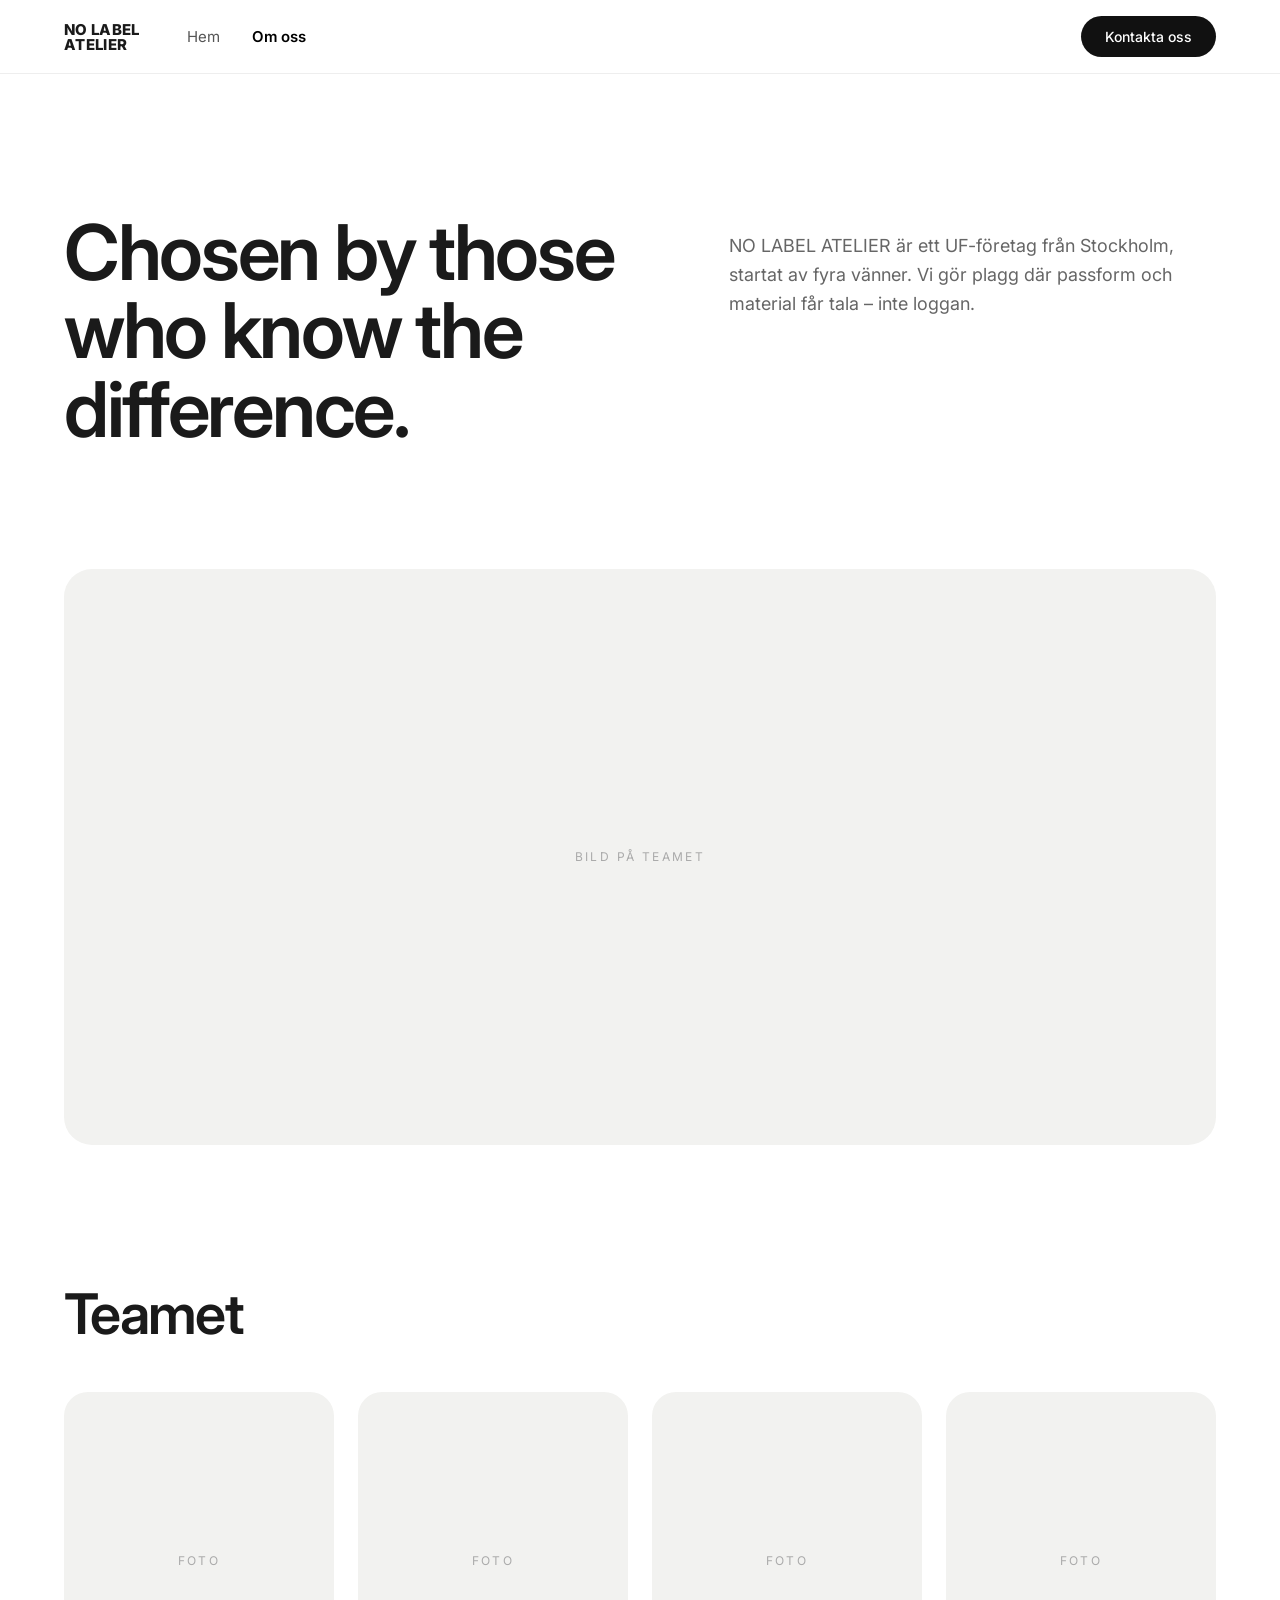
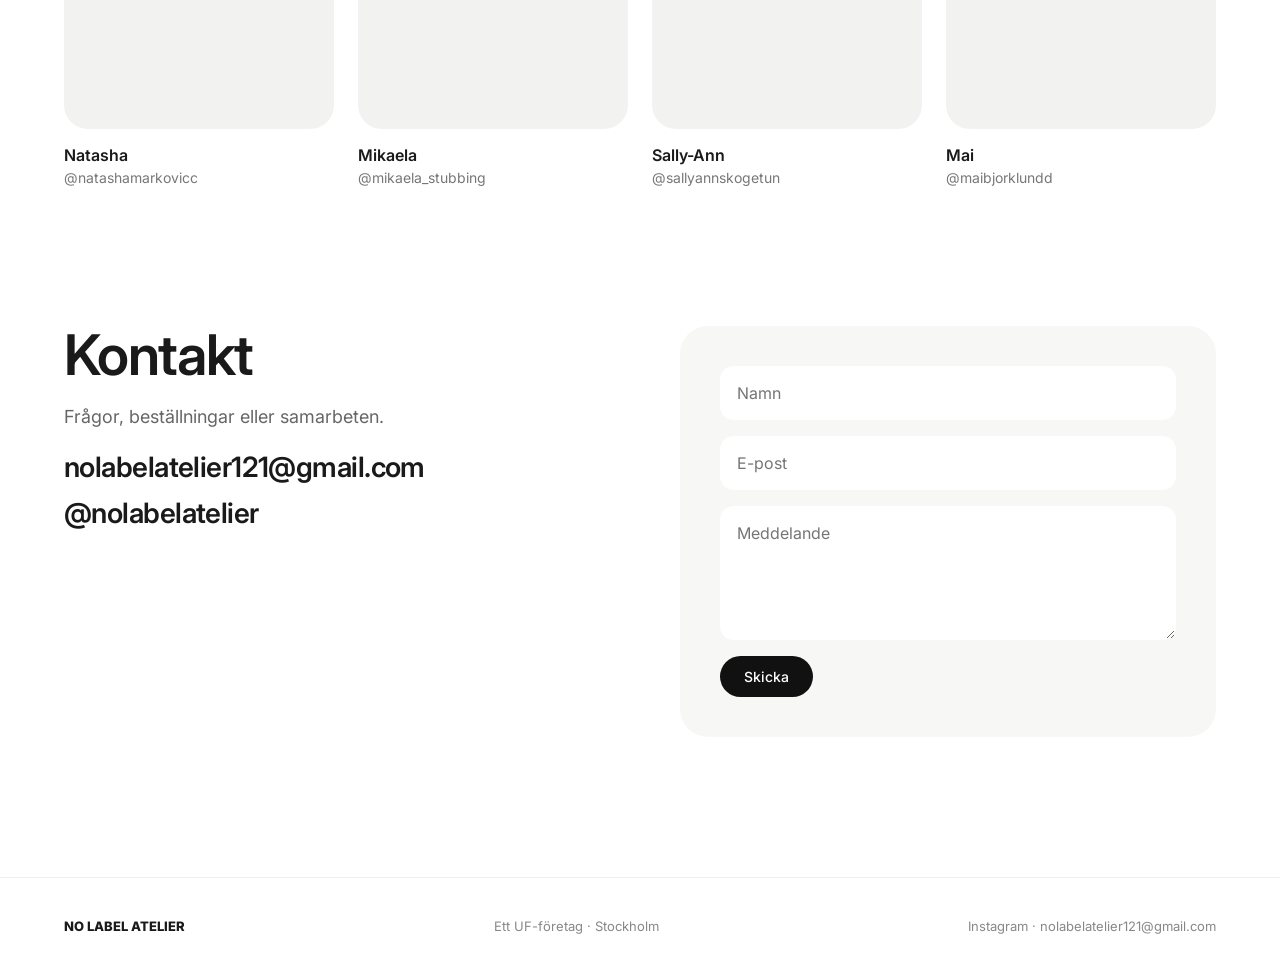
==== html/om-oss.html @ cda6388a "Ny minimal vit design, två sidor (Hem och Om oss) Samma mappstruktur som i PyCharm: html/, css/, js/" ====
<!DOCTYPE html>
<html lang="sv">
<head>
    <meta charset="UTF-8">
    <meta name="viewport" content="width=device-width, initial-scale=1">
    <title>Om oss – NO LABEL ATELIER</title>
    <meta name="description" content="NO LABEL ATELIER är ett UF-företag från Stockholm, startat av fyra vänner.">
    <link rel="preconnect" href="https://fonts.googleapis.com">
    <link rel="preconnect" href="https://fonts.gstatic.com" crossorigin>
    <link href="https://fonts.googleapis.com/css2?family=Inter:wght@400;500;600;800&display=swap" rel="stylesheet">
    <link rel="stylesheet" href="../css/style.css">
</head>
<body>

<header class="header">
    <a href="index.html" class="logo">NO LABEL<br>ATELIER</a>
    <nav class="nav" id="nav">
        <a href="index.html">Hem</a>
        <a href="om-oss.html" class="active">Om oss</a>
    </nav>
    <a href="#kontakt" class="btn">Kontakta oss</a>
    <button class="menu-btn" id="menu-btn" aria-label="Meny" aria-expanded="false">
        <span></span><span></span>
    </button>
</header>

<main>

    <section class="container intro">
        <h1 class="fade">Chosen by those<br>who know the<br>difference.</h1>
        <p class="text fade">NO LABEL ATELIER är ett UF-företag från Stockholm, startat av fyra vänner. Vi gör plagg där passform och material får tala – inte loggan.</p>
    </section>

    <section class="container">
        <div class="image image-wide fade">
            <!-- Byt ut mot: <img src="../bilder/teamet.jpg" alt="Teamet bakom NO LABEL ATELIER"> -->
            <span>Bild på teamet</span>
        </div>
    </section>

    <section class="container section">
        <h2 class="fade">Teamet</h2>
        <div class="team">
            <a class="member fade" href="https://www.instagram.com/natashamarkovicc/" target="_blank" rel="noopener">
                <div class="image image-member"><span>Foto</span></div>
                <h3>Natasha</h3>
                <p>@natashamarkovicc</p>
            </a>
            <a class="member fade" href="https://www.instagram.com/mikaela_stubbing/" target="_blank" rel="noopener">
                <div class="image image-member"><span>Foto</span></div>
                <h3>Mikaela</h3>
                <p>@mikaela_stubbing</p>
            </a>
            <a class="member fade" href="https://www.instagram.com/sallyannskogetun/" target="_blank" rel="noopener">
                <div class="image image-member"><span>Foto</span></div>
                <h3>Sally-Ann</h3>
                <p>@sallyannskogetun</p>
            </a>
            <a class="member fade" href="https://www.instagram.com/maibjorklundd/" target="_blank" rel="noopener">
                <div class="image image-member"><span>Foto</span></div>
                <h3>Mai</h3>
                <p>@maibjorklundd</p>
            </a>
        </div>
    </section>

    <section class="container section split contact" id="kontakt">
        <div class="fade">
            <h2>Kontakt</h2>
            <p class="text">Frågor, beställningar eller samarbeten.</p>
            <a class="big-link" href="mailto:nolabelatelier121@gmail.com">nolabelatelier121@gmail.com</a>
            <a class="big-link" href="https://www.instagram.com/nolabelatelier/" target="_blank" rel="noopener">@nolabelatelier</a>
        </div>
        <form class="form fade" id="form">
            <input type="text" name="namn" placeholder="Namn" required>
            <input type="email" name="epost" placeholder="E-post" required>
            <textarea name="meddelande" placeholder="Meddelande" rows="5" required></textarea>
            <button type="submit" class="btn">Skicka</button>
        </form>
    </section>

</main>

<footer class="footer">
    <strong>NO LABEL ATELIER</strong>
    <span>Ett UF-företag · Stockholm</span>
    <span>
        <a href="https://www.instagram.com/nolabelatelier/" target="_blank" rel="noopener">Instagram</a> ·
        <a href="mailto:nolabelatelier121@gmail.com">nolabelatelier121@gmail.com</a>
    </span>
</footer>

<script src="../js/script.js"></script>
</body>
</html>
---- css/style.css ----
/* ===== Grund ===== */
* {
    box-sizing: border-box;
}

html {
    scroll-behavior: smooth;
}

body {
    margin: 0;
    background: #ffffff;
    color: #1a1a1a;
    font-family: "Inter", "Helvetica Neue", Arial, sans-serif;
    -webkit-font-smoothing: antialiased;
}

a {
    color: inherit;
    text-decoration: none;
}

img {
    display: block;
    width: 100%;
    height: 100%;
    object-fit: cover;
}

h1, h2, h3 {
    margin: 0;
    letter-spacing: -0.03em;
}

h2 {
    font-size: clamp(36px, 5vw, 56px);
    font-weight: 600;
    line-height: 1.05;
}

.container {
    padding: 0 64px;
}

.section {
    margin-top: 140px;
}

.text {
    color: #666;
    font-size: 18px;
    line-height: 1.6;
    max-width: 480px;
}

/* ===== Meny ===== */
.header {
    position: sticky;
    top: 0;
    z-index: 10;
    display: flex;
    align-items: center;
    gap: 48px;
    padding: 16px 64px;
    background: rgba(255, 255, 255, 0.9);
    backdrop-filter: blur(10px);
    border-bottom: 1px solid #eee;
}

.logo {
    font-weight: 800;
    font-size: 15px;
    line-height: 1;
    letter-spacing: 0.02em;
}

.nav {
    display: flex;
    gap: 32px;
}

.nav a {
    color: #555;
    font-size: 15px;
}

.nav a:hover,
.nav a.active {
    color: #000;
    font-weight: 600;
}

.btn {
    margin-left: auto;
    background: #111;
    color: #fff;
    border: none;
    border-radius: 999px;
    padding: 12px 24px;
    font-family: inherit;
    font-size: 14px;
    font-weight: 500;
    cursor: pointer;
    transition: background 0.2s;
}

.btn:hover {
    background: #444;
}

.menu-btn {
    display: none;
    background: none;
    border: none;
    padding: 8px;
    cursor: pointer;
}

.menu-btn span {
    display: block;
    width: 22px;
    height: 2px;
    background: #111;
    margin: 5px 0;
    transition: transform 0.3s;
}

.menu-btn[aria-expanded="true"] span:first-child {
    transform: translateY(3.5px) rotate(45deg);
}

.menu-btn[aria-expanded="true"] span:last-child {
    transform: translateY(-3.5px) rotate(-45deg);
}

/* ===== Nyhetsrad ===== */
.banner {
    position: relative;
    display: flex;
    justify-content: center;
    align-items: center;
    flex-wrap: wrap;
    gap: 12px;
    padding: 10px 48px;
    background: #f7f7f6;
    border-bottom: 1px solid #eee;
    font-size: 14px;
}

.banner a {
    font-weight: 600;
}

.tag {
    background: #111;
    color: #fff;
    border-radius: 999px;
    padding: 3px 10px;
    font-size: 11px;
    font-weight: 700;
    letter-spacing: 0.05em;
}

.divider {
    width: 1px;
    height: 16px;
    background: #ccc;
}

.banner-close {
    position: absolute;
    right: 20px;
    background: none;
    border: none;
    font-size: 20px;
    color: #666;
    cursor: pointer;
}

/* ===== Startbild ===== */
.hero {
    min-height: 85vh;
    display: flex;
    flex-direction: column;
    justify-content: center;
    align-items: center;
    text-align: center;
    padding: 80px 24px;
}

.hero-title {
    font-size: clamp(56px, 11vw, 150px);
    font-weight: 800;
    line-height: 0.95;
    letter-spacing: -0.02em;
    margin-bottom: 40px;
}

.cursor {
    display: inline-block;
    width: 0.04em;
    min-width: 3px;
    height: 0.8em;
    margin-left: 0.08em;
    background: linear-gradient(#111, #aaa);
    border-radius: 3px;
    vertical-align: -0.02em;
    animation: blink 1s steps(1) infinite;
}

@keyframes blink {
    50% { opacity: 0; }
}

.hero-small {
    font-size: 13px;
    font-weight: 600;
    letter-spacing: 0.04em;
    line-height: 1.5;
    margin: 24px 0 0;
}

/* ===== Bilder (grå rutor tills riktiga bilder finns) ===== */
.image {
    background: #f2f2f0;
    border-radius: 28px;
    overflow: hidden;
    display: flex;
    justify-content: center;
    align-items: center;
    color: #aaa;
    font-size: 12px;
    letter-spacing: 0.2em;
    text-transform: uppercase;
}

.image-large {
    aspect-ratio: 9 / 8;
}

.image-wide {
    aspect-ratio: 2 / 1;
}

.image-product {
    aspect-ratio: 9 / 10;
}

.image-member {
    aspect-ratio: 4 / 5;
    border-radius: 24px;
}

/* ===== Två kolumner ===== */
.split {
    display: grid;
    grid-template-columns: 1fr 1.3fr;
    gap: 80px;
    align-items: center;
}

.link {
    font-weight: 600;
    font-size: 15px;
}

.link:hover {
    text-decoration: underline;
}

/* ===== Plaggen (karusell) ===== */
.section-head {
    display: flex;
    justify-content: space-between;
    align-items: flex-end;
    gap: 24px;
    flex-wrap: wrap;
    margin-bottom: 48px;
}

.section-head .text {
    margin: 0;
}

.carousel {
    display: grid;
    grid-auto-flow: column;
    grid-auto-columns: calc((100% - 48px) / 3);
    gap: 24px;
    overflow-x: auto;
    scroll-snap-type: x mandatory;
    scrollbar-width: none;
}

.carousel::-webkit-scrollbar {
    display: none;
}

.product {
    scroll-snap-align: start;
}

.product h3 {
    font-size: 16px;
    font-weight: 600;
    letter-spacing: 0;
    margin-top: 16px;
}

.price {
    margin: 4px 0 0;
    color: #777;
}

.arrows {
    display: flex;
    justify-content: flex-end;
    gap: 8px;
    margin-top: 24px;
}

.arrow {
    width: 48px;
    height: 40px;
    border: none;
    border-radius: 999px;
    background: #f2f2f0;
    font-size: 20px;
    cursor: pointer;
    transition: background 0.2s;
}

.arrow:hover {
    background: #e4e4e2;
}

/* ===== Om oss ===== */
.intro {
    display: grid;
    grid-template-columns: 1.2fr 1fr;
    gap: 80px;
    padding-top: 140px;
    padding-bottom: 120px;
}

.intro h1 {
    font-size: clamp(44px, 6vw, 84px);
    font-weight: 600;
    line-height: 1.02;
}

.team {
    display: grid;
    grid-template-columns: repeat(4, 1fr);
    gap: 24px;
    margin-top: 48px;
}

.member h3 {
    font-size: 16px;
    font-weight: 600;
    letter-spacing: 0;
    margin-top: 16px;
}

.member p {
    margin: 4px 0 0;
    color: #777;
    font-size: 14px;
}

.member:hover .image {
    background: #e9e9e7;
}

/* ===== Kontakt ===== */
.contact {
    grid-template-columns: 1fr 1fr;
    align-items: start;
    scroll-margin-top: 100px;
}

.big-link {
    display: block;
    width: fit-content;
    font-size: clamp(20px, 2.2vw, 28px);
    font-weight: 600;
    letter-spacing: -0.02em;
    margin-top: 12px;
    overflow-wrap: anywhere;
}

.big-link:hover {
    text-decoration: underline;
}

.form {
    display: grid;
    gap: 16px;
    background: #f7f7f6;
    border-radius: 28px;
    padding: 40px;
}

.form input,
.form textarea {
    width: 100%;
    background: #fff;
    border: 1px solid transparent;
    border-radius: 14px;
    padding: 16px;
    font-family: inherit;
    font-size: 16px;
    resize: vertical;
}

.form input:focus,
.form textarea:focus {
    outline: none;
    border-color: #111;
}

.form .btn {
    margin-left: 0;
    justify-self: start;
}

/* ===== Sidfot ===== */
.footer {
    display: flex;
    justify-content: space-between;
    flex-wrap: wrap;
    gap: 16px;
    margin-top: 140px;
    padding: 40px 64px;
    border-top: 1px solid #eee;
    font-size: 13px;
    color: #888;
}

.footer strong {
    color: #1a1a1a;
    font-weight: 800;
}

.footer a:hover {
    color: #1a1a1a;
}

/* ===== Tona in vid scroll ===== */
.fade {
    opacity: 0;
    transform: translateY(30px);
    transition: opacity 0.8s ease, transform 0.8s ease;
}

.fade.visible {
    opacity: 1;
    transform: none;
}

/* ===== Mobil ===== */
@media (max-width: 900px) {
    .container,
    .footer {
        padding-left: 20px;
        padding-right: 20px;
    }

    .header {
        padding: 14px 20px;
        gap: 16px;
    }

    .split,
    .intro,
    .contact {
        grid-template-columns: 1fr;
        gap: 40px;
    }

    .intro {
        padding-top: 80px;
        padding-bottom: 60px;
    }

    .section {
        margin-top: 100px;
    }

    .carousel {
        grid-auto-columns: 75%;
    }

    .team {
        grid-template-columns: 1fr 1fr;
    }

    .form {
        padding: 24px;
    }
}

@media (max-width: 640px) {
    .menu-btn {
        display: block;
    }

    .header > .btn {
        display: none;
    }

    .nav {
        position: absolute;
        top: 100%;
        left: 0;
        right: 0;
        flex-direction: column;
        gap: 0;
        background: #fff;
        border-bottom: 1px solid #eee;
        max-height: 0;
        overflow: hidden;
        transition: max-height 0.3s ease;
    }

    .nav.open {
        max-height: 200px;
    }

    .nav a {
        padding: 16px 20px;
        border-top: 1px solid #eee;
    }

    .menu-btn {
        margin-left: auto;
    }

    .banner {
        font-size: 13px;
        padding: 10px 40px 10px 16px;
    }

    .divider {
        display: none;
    }

    .footer {
        flex-direction: column;
    }
}

@media (prefers-reduced-motion: reduce) {
    html {
        scroll-behavior: auto;
    }

    .fade {
        opacity: 1;
        transform: none;
        transition: none;
    }

    .cursor {
        animation: none;
    }
}
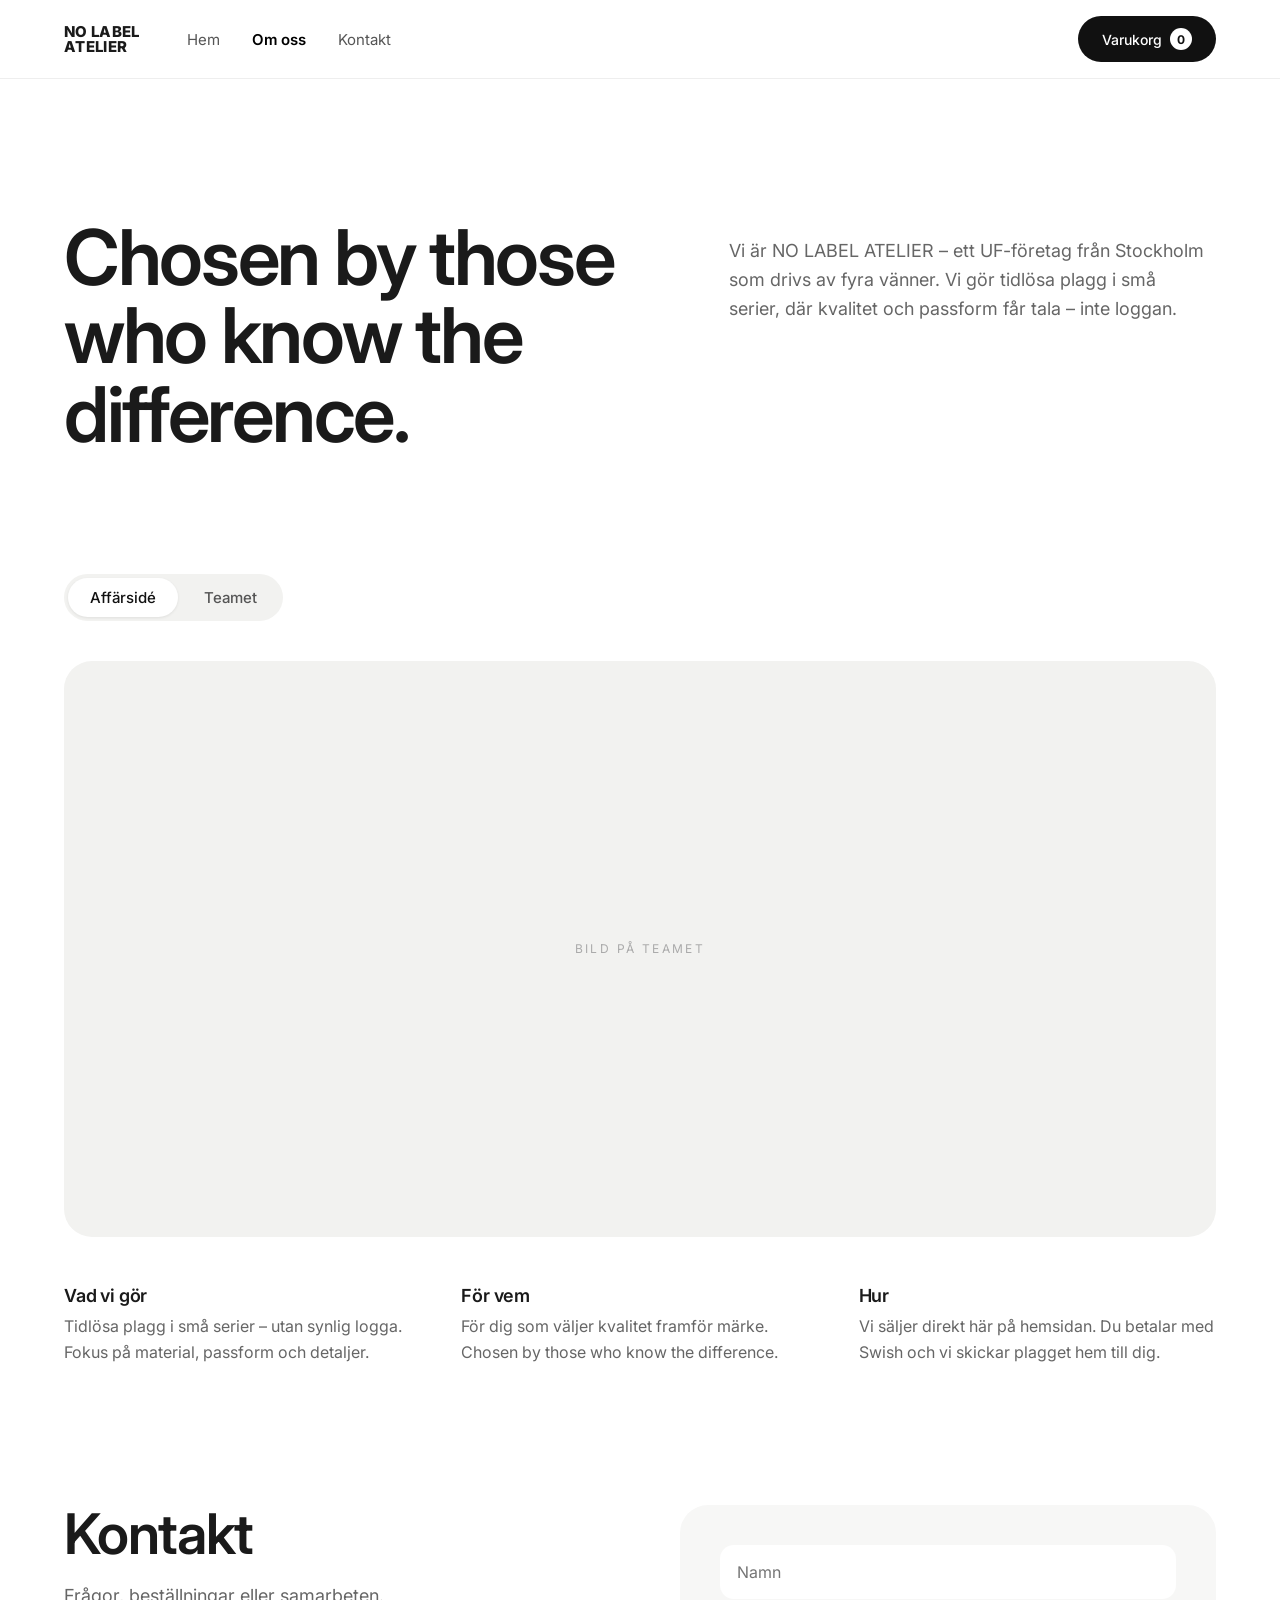
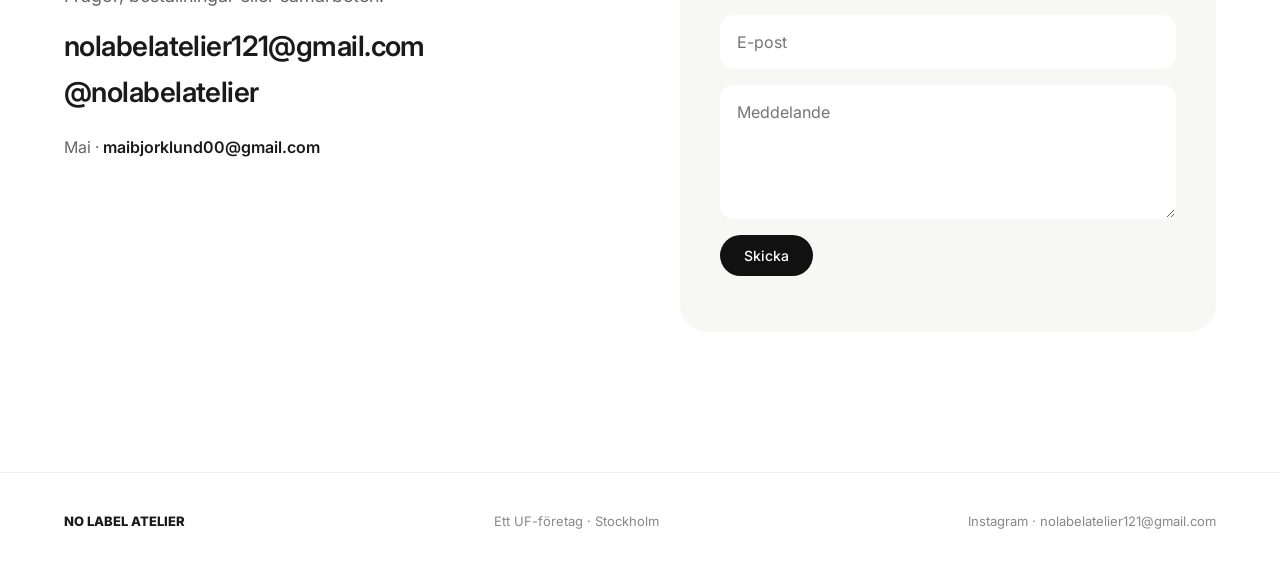
==== commit 78a48bb0: "Varukorg, kassa, storlekar, frakt, affärsidé och teamet som flik - Produkter med storlek S/M/L och p" ====
--- a/html/om-oss.html
+++ b/html/om-oss.html
@@ -17,8 +17,9 @@
     <nav class="nav" id="nav">
         <a href="index.html">Hem</a>
         <a href="om-oss.html" class="active">Om oss</a>
+        <a href="#kontakt">Kontakt</a>
     </nav>
-    <a href="#kontakt" class="btn">Kontakta oss</a>
+    <button class="btn cart-btn" id="cart-btn">Varukorg <span class="cart-count" id="cart-count">0</span></button>
     <button class="menu-btn" id="menu-btn" aria-label="Meny" aria-expanded="false">
         <span></span><span></span>
     </button>
@@ -28,39 +29,63 @@
 
     <section class="container intro">
         <h1 class="fade">Chosen by those<br>who know the<br>difference.</h1>
-        <p class="text fade">NO LABEL ATELIER är ett UF-företag från Stockholm, startat av fyra vänner. Vi gör plagg där passform och material får tala – inte loggan.</p>
+        <p class="text fade">Vi är NO LABEL ATELIER – ett UF-företag från Stockholm som drivs av fyra vänner. Vi gör tidlösa plagg i små serier, där kvalitet och passform får tala – inte loggan.</p>
     </section>
 
     <section class="container">
-        <div class="image image-wide fade">
-            <!-- Byt ut mot: <img src="../bilder/teamet.jpg" alt="Teamet bakom NO LABEL ATELIER"> -->
-            <span>Bild på teamet</span>
+        <div class="tabs" role="tablist">
+            <button class="tab" role="tab" id="tab-ide" aria-controls="panel-ide" aria-selected="true">Affärsidé</button>
+            <button class="tab" role="tab" id="tab-teamet" aria-controls="panel-teamet" aria-selected="false">Teamet</button>
         </div>
-    </section>
 
-    <section class="container section">
-        <h2 class="fade">Teamet</h2>
-        <div class="team">
-            <a class="member fade" href="https://www.instagram.com/natashamarkovicc/" target="_blank" rel="noopener">
-                <div class="image image-member"><span>Foto</span></div>
-                <h3>Natasha</h3>
-                <p>@natashamarkovicc</p>
-            </a>
-            <a class="member fade" href="https://www.instagram.com/mikaela_stubbing/" target="_blank" rel="noopener">
-                <div class="image image-member"><span>Foto</span></div>
-                <h3>Mikaela</h3>
-                <p>@mikaela_stubbing</p>
-            </a>
-            <a class="member fade" href="https://www.instagram.com/sallyannskogetun/" target="_blank" rel="noopener">
-                <div class="image image-member"><span>Foto</span></div>
-                <h3>Sally-Ann</h3>
-                <p>@sallyannskogetun</p>
-            </a>
-            <a class="member fade" href="https://www.instagram.com/maibjorklundd/" target="_blank" rel="noopener">
-                <div class="image image-member"><span>Foto</span></div>
-                <h3>Mai</h3>
-                <p>@maibjorklundd</p>
-            </a>
+        <div class="panel" id="panel-ide" role="tabpanel" aria-labelledby="tab-ide">
+            <div class="image image-wide">
+                <!-- Byt ut mot: <img src="../bilder/teamet.jpg" alt="Teamet bakom NO LABEL ATELIER"> -->
+                <span>Bild på teamet</span>
+            </div>
+            <div class="idea">
+                <div>
+                    <h3>Vad vi gör</h3>
+                    <p>Tidlösa plagg i små serier – utan synlig logga. Fokus på material, passform och detaljer.</p>
+                </div>
+                <div>
+                    <h3>För vem</h3>
+                    <p>För dig som väljer kvalitet framför märke. Chosen by those who know the difference.</p>
+                </div>
+                <div>
+                    <h3>Hur</h3>
+                    <p>Vi säljer direkt här på hemsidan. Du betalar med Swish och vi skickar plagget hem till dig.</p>
+                </div>
+            </div>
+        </div>
+
+        <div class="panel" id="panel-teamet" role="tabpanel" aria-labelledby="tab-teamet" hidden>
+            <div class="team">
+                <a class="member" href="https://www.instagram.com/natashamarkovicc/" target="_blank" rel="noopener">
+                    <div class="image image-member"><span>Foto</span></div>
+                    <h3>Natasha</h3>
+                    <p class="role">Roll</p>
+                    <p>@natashamarkovicc</p>
+                </a>
+                <a class="member" href="https://www.instagram.com/mikaela_stubbing/" target="_blank" rel="noopener">
+                    <div class="image image-member"><span>Foto</span></div>
+                    <h3>Mikaela</h3>
+                    <p class="role">Roll</p>
+                    <p>@mikaela_stubbing</p>
+                </a>
+                <a class="member" href="https://www.instagram.com/sallyannskogetun/" target="_blank" rel="noopener">
+                    <div class="image image-member"><span>Foto</span></div>
+                    <h3>Sally-Ann</h3>
+                    <p class="role">Roll</p>
+                    <p>@sallyannskogetun</p>
+                </a>
+                <a class="member" href="https://www.instagram.com/maibjorklundd/" target="_blank" rel="noopener">
+                    <div class="image image-member"><span>Foto</span></div>
+                    <h3>Mai</h3>
+                    <p class="role">Roll</p>
+                    <p>@maibjorklundd</p>
+                </a>
+            </div>
         </div>
     </section>
 
@@ -70,12 +95,14 @@
             <p class="text">Frågor, beställningar eller samarbeten.</p>
             <a class="big-link" href="mailto:nolabelatelier121@gmail.com">nolabelatelier121@gmail.com</a>
             <a class="big-link" href="https://www.instagram.com/nolabelatelier/" target="_blank" rel="noopener">@nolabelatelier</a>
+            <p class="contact-person">Mai · <a href="mailto:maibjorklund00@gmail.com">maibjorklund00@gmail.com</a></p>
         </div>
         <form class="form fade" id="form">
             <input type="text" name="namn" placeholder="Namn" required>
             <input type="email" name="epost" placeholder="E-post" required>
             <textarea name="meddelande" placeholder="Meddelande" rows="5" required></textarea>
             <button type="submit" class="btn">Skicka</button>
+            <p class="form-status" id="form-status" role="status"></p>
         </form>
     </section>
 
--- a/css/style.css
+++ b/css/style.css
@@ -91,7 +91,6 @@
 }
 
 .btn {
-    margin-left: auto;
     background: #111;
     color: #fff;
     border: none;
@@ -108,6 +107,38 @@
     background: #444;
 }
 
+.btn:disabled {
+    background: #999;
+    cursor: wait;
+}
+
+.btn-full {
+    width: 100%;
+    padding: 16px 24px;
+    font-size: 15px;
+}
+
+.cart-btn {
+    margin-left: auto;
+    display: flex;
+    align-items: center;
+    gap: 8px;
+}
+
+.cart-count {
+    min-width: 22px;
+    height: 22px;
+    padding: 0 6px;
+    border-radius: 999px;
+    background: #fff;
+    color: #111;
+    font-size: 12px;
+    font-weight: 700;
+    display: inline-flex;
+    justify-content: center;
+    align-items: center;
+}
+
 .menu-btn {
     display: none;
     background: none;
@@ -459,6 +490,379 @@
     transform: none;
 }
 
+/* ===== Produktkort ===== */
+.product-row {
+    display: flex;
+    justify-content: space-between;
+    align-items: baseline;
+    gap: 12px;
+}
+
+.product-row .price {
+    margin: 0;
+}
+
+.sizes {
+    display: flex;
+    gap: 8px;
+    margin: 14px 0;
+}
+
+.size {
+    width: 48px;
+    height: 40px;
+    border: 1px solid #e2e2e0;
+    border-radius: 999px;
+    background: #fff;
+    font-family: inherit;
+    font-size: 14px;
+    font-weight: 500;
+    cursor: pointer;
+    transition: border-color 0.2s, background 0.2s, color 0.2s;
+}
+
+.size:hover {
+    border-color: #111;
+}
+
+.size[aria-pressed="true"] {
+    background: #111;
+    border-color: #111;
+    color: #fff;
+}
+
+.size-hint {
+    display: none;
+    margin: 8px 0 0;
+    font-size: 13px;
+    color: #b42318;
+}
+
+.product.need-size .size-hint {
+    display: block;
+}
+
+.product.need-size .size {
+    border-color: #b42318;
+}
+
+/* ===== Info-rutor ===== */
+.info {
+    display: grid;
+    grid-template-columns: repeat(3, 1fr);
+    gap: 24px;
+}
+
+.info-card {
+    background: #f7f7f6;
+    border-radius: 28px;
+    padding: 32px;
+}
+
+.info-card h3,
+.idea h3 {
+    font-size: 18px;
+    font-weight: 600;
+    letter-spacing: -0.01em;
+}
+
+.info-card p,
+.idea p {
+    margin: 8px 0 0;
+    color: #666;
+    line-height: 1.6;
+}
+
+/* ===== Flikar (Om oss) ===== */
+.tabs {
+    display: inline-flex;
+    gap: 4px;
+    padding: 4px;
+    margin-bottom: 40px;
+    background: #f2f2f0;
+    border-radius: 999px;
+}
+
+.tab {
+    border: none;
+    background: none;
+    border-radius: 999px;
+    padding: 10px 22px;
+    font-family: inherit;
+    font-size: 15px;
+    font-weight: 500;
+    color: #555;
+    cursor: pointer;
+    transition: background 0.2s, color 0.2s;
+}
+
+.tab[aria-selected="true"] {
+    background: #fff;
+    color: #111;
+    box-shadow: 0 1px 3px rgba(0, 0, 0, 0.08);
+}
+
+.panel {
+    animation: panel-in 0.4s ease;
+}
+
+@keyframes panel-in {
+    from { opacity: 0; transform: translateY(10px); }
+}
+
+.idea {
+    display: grid;
+    grid-template-columns: repeat(3, 1fr);
+    gap: 40px;
+    margin-top: 48px;
+}
+
+.member .role {
+    color: #1a1a1a;
+    font-size: 14px;
+}
+
+.team {
+    margin-top: 0;
+}
+
+.contact-person {
+    margin-top: 28px;
+    color: #666;
+}
+
+.contact-person a {
+    color: #1a1a1a;
+    font-weight: 600;
+}
+
+.form-status {
+    margin: 0;
+    font-size: 14px;
+    color: #666;
+}
+
+/* ===== Varukorg & kassa ===== */
+.no-scroll {
+    overflow: hidden;
+}
+
+.overlay {
+    position: fixed;
+    inset: 0;
+    z-index: 20;
+    background: rgba(0, 0, 0, 0.25);
+    opacity: 0;
+    pointer-events: none;
+    transition: opacity 0.3s;
+}
+
+.overlay.open {
+    opacity: 1;
+    pointer-events: auto;
+}
+
+.drawer {
+    position: fixed;
+    top: 0;
+    right: 0;
+    bottom: 0;
+    z-index: 30;
+    width: min(460px, 100%);
+    display: flex;
+    flex-direction: column;
+    background: #fff;
+    transform: translateX(100%);
+    transition: transform 0.35s ease;
+    visibility: hidden;
+}
+
+.drawer.open {
+    transform: none;
+    visibility: visible;
+}
+
+.drawer-head {
+    display: flex;
+    justify-content: space-between;
+    align-items: center;
+    padding: 20px 28px;
+    border-bottom: 1px solid #eee;
+}
+
+.drawer-head h2 {
+    font-size: 22px;
+}
+
+.drawer-close {
+    width: 40px;
+    height: 40px;
+    border: none;
+    border-radius: 999px;
+    background: #f2f2f0;
+    font-size: 22px;
+    cursor: pointer;
+}
+
+.drawer-body {
+    flex: 1;
+    overflow-y: auto;
+    padding: 24px 28px 32px;
+}
+
+.drawer-body .btn {
+    margin-top: 8px;
+}
+
+.empty {
+    color: #666;
+    margin: 0 0 16px;
+}
+
+.cart-item {
+    display: grid;
+    grid-template-columns: 72px 1fr auto;
+    gap: 16px;
+    padding: 16px 0;
+    border-bottom: 1px solid #eee;
+}
+
+.cart-thumb {
+    width: 72px;
+    height: 80px;
+    border-radius: 14px;
+    background: #f2f2f0;
+    overflow: hidden;
+}
+
+.cart-name {
+    margin: 0;
+    font-weight: 600;
+}
+
+.cart-meta {
+    margin: 2px 0 10px;
+    color: #777;
+    font-size: 14px;
+}
+
+.qty {
+    display: inline-flex;
+    align-items: center;
+    gap: 12px;
+    padding: 4px;
+    background: #f2f2f0;
+    border-radius: 999px;
+}
+
+.qty button {
+    width: 28px;
+    height: 28px;
+    border: none;
+    border-radius: 999px;
+    background: #fff;
+    font-size: 16px;
+    cursor: pointer;
+}
+
+.cart-price {
+    display: flex;
+    flex-direction: column;
+    align-items: flex-end;
+    justify-content: space-between;
+    font-weight: 600;
+}
+
+.remove {
+    border: none;
+    background: none;
+    padding: 0;
+    font-family: inherit;
+    font-size: 13px;
+    color: #777;
+    text-decoration: underline;
+    cursor: pointer;
+}
+
+.summary {
+    margin: 24px 0 16px;
+    display: grid;
+    gap: 8px;
+    color: #555;
+}
+
+.summary div {
+    display: flex;
+    justify-content: space-between;
+}
+
+.summary .total {
+    padding-top: 12px;
+    border-top: 1px solid #eee;
+    color: #111;
+    font-size: 18px;
+    font-weight: 700;
+}
+
+.back {
+    border: none;
+    background: none;
+    padding: 0;
+    margin-bottom: 20px;
+    font-family: inherit;
+    font-size: 14px;
+    font-weight: 600;
+    cursor: pointer;
+}
+
+.checkout {
+    display: grid;
+    gap: 12px;
+}
+
+.checkout input,
+.checkout textarea {
+    width: 100%;
+    border: 1px solid #e2e2e0;
+    border-radius: 14px;
+    padding: 14px 16px;
+    font-family: inherit;
+    font-size: 16px;
+    resize: vertical;
+}
+
+.checkout input:focus,
+.checkout textarea:focus {
+    outline: none;
+    border-color: #111;
+}
+
+.field-row {
+    display: grid;
+    grid-template-columns: 1fr 1.4fr;
+    gap: 12px;
+}
+
+.note {
+    margin: 0;
+    padding: 16px;
+    background: #f7f7f6;
+    border-radius: 14px;
+    font-size: 14px;
+    line-height: 1.5;
+    color: #555;
+}
+
+.done h3 {
+    font-size: 28px;
+    margin-bottom: 12px;
+}
+
+.done p {
+    color: #555;
+    line-height: 1.6;
+}
+
 /* ===== Mobil ===== */
 @media (max-width: 900px) {
     .container,
@@ -496,6 +900,16 @@
         grid-template-columns: 1fr 1fr;
     }
 
+    .info,
+    .idea {
+        grid-template-columns: 1fr;
+        gap: 16px;
+    }
+
+    .idea {
+        gap: 28px;
+    }
+
     .form {
         padding: 24px;
     }
@@ -504,10 +918,6 @@
 @media (max-width: 640px) {
     .menu-btn {
         display: block;
-    }
-
-    .header > .btn {
-        display: none;
     }
 
     .nav {
@@ -534,7 +944,11 @@
     }
 
     .menu-btn {
-        margin-left: auto;
+        margin-left: 4px;
+    }
+
+    .cart-btn {
+        padding: 10px 16px;
     }
 
     .banner {
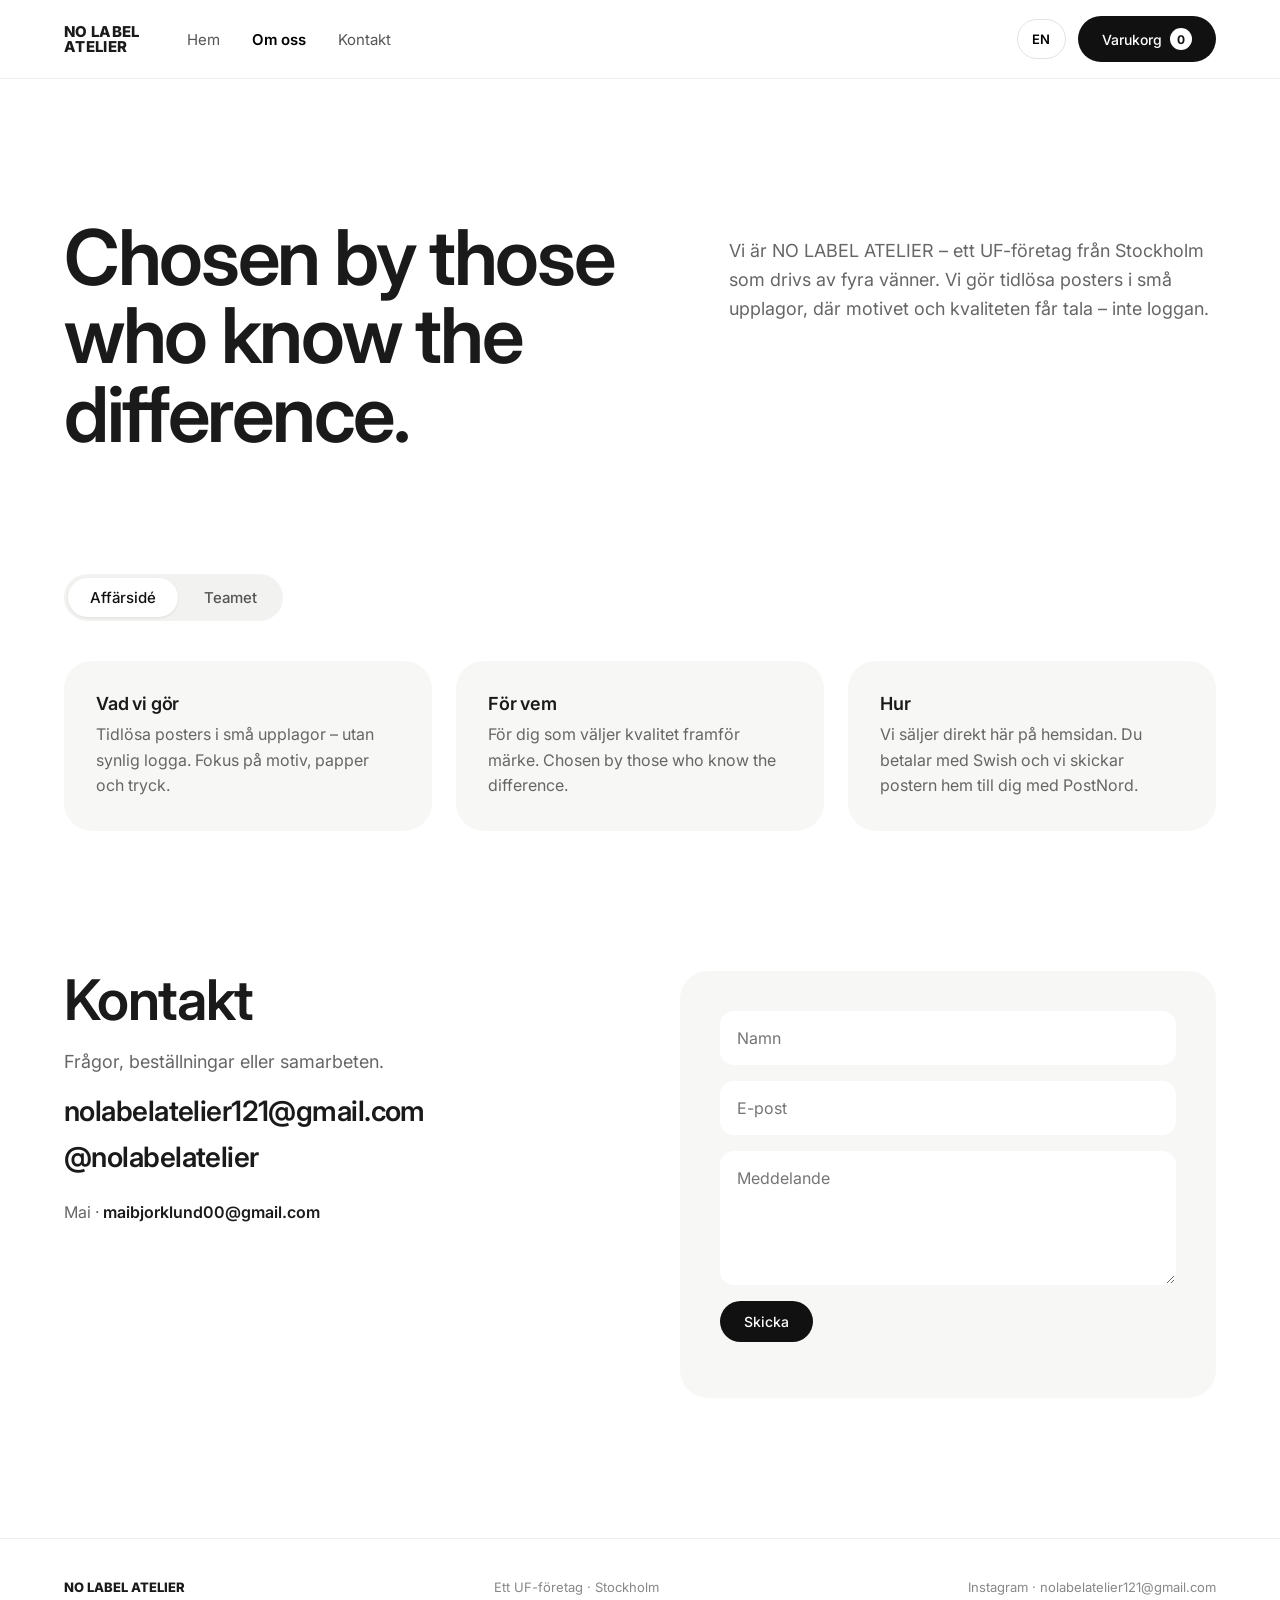
==== commit a286373b: "Posters i stället för plagg, svenska/engelska, inga bilder på teamet - Språkknapp SV/EN, alla texter" ====
--- a/html/om-oss.html
+++ b/html/om-oss.html
@@ -4,23 +4,24 @@
     <meta charset="UTF-8">
     <meta name="viewport" content="width=device-width, initial-scale=1">
     <title>Om oss – NO LABEL ATELIER</title>
-    <meta name="description" content="NO LABEL ATELIER är ett UF-företag från Stockholm, startat av fyra vänner.">
+    <meta name="description" content="NO LABEL ATELIER är ett UF-företag från Stockholm som gör tidlösa posters i små upplagor.">
     <link rel="preconnect" href="https://fonts.googleapis.com">
     <link rel="preconnect" href="https://fonts.gstatic.com" crossorigin>
     <link href="https://fonts.googleapis.com/css2?family=Inter:wght@400;500;600;800&display=swap" rel="stylesheet">
     <link rel="stylesheet" href="../css/style.css">
 </head>
-<body>
+<body data-page="about">
 
 <header class="header">
     <a href="index.html" class="logo">NO LABEL<br>ATELIER</a>
     <nav class="nav" id="nav">
-        <a href="index.html">Hem</a>
-        <a href="om-oss.html" class="active">Om oss</a>
-        <a href="#kontakt">Kontakt</a>
+        <a href="index.html" data-i18n="nav.home">Hem</a>
+        <a href="om-oss.html" class="active" data-i18n="nav.about">Om oss</a>
+        <a href="#kontakt" data-i18n="nav.contact">Kontakt</a>
     </nav>
-    <button class="btn cart-btn" id="cart-btn">Varukorg <span class="cart-count" id="cart-count">0</span></button>
-    <button class="menu-btn" id="menu-btn" aria-label="Meny" aria-expanded="false">
+    <button class="lang-btn" id="lang-btn" aria-label="In English">EN</button>
+    <button class="btn cart-btn" id="cart-btn"><span data-i18n="cart.title">Varukorg</span> <span class="cart-count" id="cart-count">0</span></button>
+    <button class="menu-btn" id="menu-btn" aria-label="Meny" data-i18n-aria="menu" aria-expanded="false">
         <span></span><span></span>
     </button>
 </header>
@@ -29,32 +30,28 @@
 
     <section class="container intro">
         <h1 class="fade">Chosen by those<br>who know the<br>difference.</h1>
-        <p class="text fade">Vi är NO LABEL ATELIER – ett UF-företag från Stockholm som drivs av fyra vänner. Vi gör tidlösa plagg i små serier, där kvalitet och passform får tala – inte loggan.</p>
+        <p class="text fade" data-i18n="about.text">Vi är NO LABEL ATELIER – ett UF-företag från Stockholm som drivs av fyra vänner. Vi gör tidlösa posters i små upplagor, där motivet och kvaliteten får tala – inte loggan.</p>
     </section>
 
     <section class="container">
         <div class="tabs" role="tablist">
-            <button class="tab" role="tab" id="tab-ide" aria-controls="panel-ide" aria-selected="true">Affärsidé</button>
-            <button class="tab" role="tab" id="tab-teamet" aria-controls="panel-teamet" aria-selected="false">Teamet</button>
+            <button class="tab" role="tab" id="tab-ide" aria-controls="panel-ide" aria-selected="true" data-i18n="tab.idea">Affärsidé</button>
+            <button class="tab" role="tab" id="tab-teamet" aria-controls="panel-teamet" aria-selected="false" data-i18n="tab.team">Teamet</button>
         </div>
 
         <div class="panel" id="panel-ide" role="tabpanel" aria-labelledby="tab-ide">
-            <div class="image image-wide">
-                <!-- Byt ut mot: <img src="../bilder/teamet.jpg" alt="Teamet bakom NO LABEL ATELIER"> -->
-                <span>Bild på teamet</span>
-            </div>
             <div class="idea">
-                <div>
-                    <h3>Vad vi gör</h3>
-                    <p>Tidlösa plagg i små serier – utan synlig logga. Fokus på material, passform och detaljer.</p>
+                <div class="idea-card">
+                    <h3 data-i18n="idea1.title">Vad vi gör</h3>
+                    <p data-i18n="idea1.text">Tidlösa posters i små upplagor – utan synlig logga. Fokus på motiv, papper och tryck.</p>
                 </div>
-                <div>
-                    <h3>För vem</h3>
-                    <p>För dig som väljer kvalitet framför märke. Chosen by those who know the difference.</p>
+                <div class="idea-card">
+                    <h3 data-i18n="idea2.title">För vem</h3>
+                    <p data-i18n="idea2.text">För dig som väljer kvalitet framför märke. Chosen by those who know the difference.</p>
                 </div>
-                <div>
-                    <h3>Hur</h3>
-                    <p>Vi säljer direkt här på hemsidan. Du betalar med Swish och vi skickar plagget hem till dig.</p>
+                <div class="idea-card">
+                    <h3 data-i18n="idea3.title">Hur</h3>
+                    <p data-i18n="idea3.text">Vi säljer direkt här på hemsidan. Du betalar med Swish och vi skickar postern hem till dig med PostNord.</p>
                 </div>
             </div>
         </div>
@@ -62,27 +59,23 @@
         <div class="panel" id="panel-teamet" role="tabpanel" aria-labelledby="tab-teamet" hidden>
             <div class="team">
                 <a class="member" href="https://www.instagram.com/natashamarkovicc/" target="_blank" rel="noopener">
-                    <div class="image image-member"><span>Foto</span></div>
                     <h3>Natasha</h3>
-                    <p class="role">Roll</p>
+                    <p class="role" data-i18n="role">Roll</p>
                     <p>@natashamarkovicc</p>
                 </a>
                 <a class="member" href="https://www.instagram.com/mikaela_stubbing/" target="_blank" rel="noopener">
-                    <div class="image image-member"><span>Foto</span></div>
                     <h3>Mikaela</h3>
-                    <p class="role">Roll</p>
+                    <p class="role" data-i18n="role">Roll</p>
                     <p>@mikaela_stubbing</p>
                 </a>
                 <a class="member" href="https://www.instagram.com/sallyannskogetun/" target="_blank" rel="noopener">
-                    <div class="image image-member"><span>Foto</span></div>
                     <h3>Sally-Ann</h3>
-                    <p class="role">Roll</p>
+                    <p class="role" data-i18n="role">Roll</p>
                     <p>@sallyannskogetun</p>
                 </a>
                 <a class="member" href="https://www.instagram.com/maibjorklundd/" target="_blank" rel="noopener">
-                    <div class="image image-member"><span>Foto</span></div>
                     <h3>Mai</h3>
-                    <p class="role">Roll</p>
+                    <p class="role" data-i18n="role">Roll</p>
                     <p>@maibjorklundd</p>
                 </a>
             </div>
@@ -91,17 +84,17 @@
 
     <section class="container section split contact" id="kontakt">
         <div class="fade">
-            <h2>Kontakt</h2>
-            <p class="text">Frågor, beställningar eller samarbeten.</p>
+            <h2 data-i18n="contact.title">Kontakt</h2>
+            <p class="text" data-i18n="contact.text">Frågor, beställningar eller samarbeten.</p>
             <a class="big-link" href="mailto:nolabelatelier121@gmail.com">nolabelatelier121@gmail.com</a>
             <a class="big-link" href="https://www.instagram.com/nolabelatelier/" target="_blank" rel="noopener">@nolabelatelier</a>
             <p class="contact-person">Mai · <a href="mailto:maibjorklund00@gmail.com">maibjorklund00@gmail.com</a></p>
         </div>
         <form class="form fade" id="form">
-            <input type="text" name="namn" placeholder="Namn" required>
-            <input type="email" name="epost" placeholder="E-post" required>
-            <textarea name="meddelande" placeholder="Meddelande" rows="5" required></textarea>
-            <button type="submit" class="btn">Skicka</button>
+            <input type="text" name="namn" placeholder="Namn" data-i18n-placeholder="form.name" required>
+            <input type="email" name="email" placeholder="E-post" data-i18n-placeholder="form.email" required>
+            <textarea name="meddelande" placeholder="Meddelande" data-i18n-placeholder="form.message" rows="5" required></textarea>
+            <button type="submit" class="btn" data-i18n="form.send">Skicka</button>
             <p class="form-status" id="form-status" role="status"></p>
         </form>
     </section>
@@ -110,7 +103,7 @@
 
 <footer class="footer">
     <strong>NO LABEL ATELIER</strong>
-    <span>Ett UF-företag · Stockholm</span>
+    <span data-i18n="footer.uf">Ett UF-företag · Stockholm</span>
     <span>
         <a href="https://www.instagram.com/nolabelatelier/" target="_blank" rel="noopener">Instagram</a> ·
         <a href="mailto:nolabelatelier121@gmail.com">nolabelatelier121@gmail.com</a>
--- a/css/style.css
+++ b/css/style.css
@@ -60,7 +60,7 @@
     z-index: 10;
     display: flex;
     align-items: center;
-    gap: 48px;
+    gap: 12px;
     padding: 16px 64px;
     background: rgba(255, 255, 255, 0.9);
     backdrop-filter: blur(10px);
@@ -77,6 +77,7 @@
 .nav {
     display: flex;
     gap: 32px;
+    margin-left: 36px;
 }
 
 .nav a {
@@ -118,8 +119,27 @@
     font-size: 15px;
 }
 
+.lang-btn {
+    margin-left: auto;
+    height: 40px;
+    min-width: 48px;
+    padding: 0 14px;
+    border: 1px solid #e2e2e0;
+    border-radius: 999px;
+    background: #fff;
+    font-family: inherit;
+    font-size: 13px;
+    font-weight: 600;
+    letter-spacing: 0.04em;
+    cursor: pointer;
+    transition: border-color 0.2s;
+}
+
+.lang-btn:hover {
+    border-color: #111;
+}
+
 .cart-btn {
-    margin-left: auto;
     display: flex;
     align-items: center;
     gap: 8px;
@@ -274,12 +294,7 @@
 }
 
 .image-product {
-    aspect-ratio: 9 / 10;
-}
-
-.image-member {
-    aspect-ratio: 4 / 5;
-    border-radius: 24px;
+    aspect-ratio: 3 / 4;
 }
 
 /* ===== Två kolumner ===== */
@@ -387,21 +402,29 @@
     margin-top: 48px;
 }
 
+.member {
+    display: block;
+    padding: 28px;
+    border: 1px solid #eee;
+    border-radius: 24px;
+    transition: background 0.2s, border-color 0.2s;
+}
+
+.member:hover {
+    background: #f7f7f6;
+    border-color: #f7f7f6;
+}
+
 .member h3 {
-    font-size: 16px;
-    font-weight: 600;
-    letter-spacing: 0;
-    margin-top: 16px;
+    font-size: 22px;
+    font-weight: 600;
+    letter-spacing: -0.02em;
 }
 
 .member p {
     margin: 4px 0 0;
     color: #777;
     font-size: 14px;
-}
-
-.member:hover .image {
-    background: #e9e9e7;
 }
 
 /* ===== Kontakt ===== */
@@ -613,8 +636,13 @@
 .idea {
     display: grid;
     grid-template-columns: repeat(3, 1fr);
-    gap: 40px;
-    margin-top: 48px;
+    gap: 24px;
+}
+
+.idea-card {
+    background: #f7f7f6;
+    border-radius: 28px;
+    padding: 32px;
 }
 
 .member .role {
@@ -853,6 +881,40 @@
     color: #555;
 }
 
+.terms {
+    border: 1px solid #eee;
+    border-radius: 14px;
+    padding: 14px 16px;
+    font-size: 14px;
+    line-height: 1.5;
+    color: #555;
+}
+
+.terms summary {
+    font-weight: 600;
+    color: #111;
+    cursor: pointer;
+}
+
+.terms p {
+    margin: 10px 0 0;
+}
+
+.check {
+    display: flex;
+    gap: 10px;
+    align-items: flex-start;
+    font-size: 14px;
+    cursor: pointer;
+}
+
+.check input {
+    width: 18px;
+    height: 18px;
+    margin: 1px 0 0;
+    accent-color: #111;
+}
+
 .done h3 {
     font-size: 28px;
     margin-bottom: 12px;
@@ -873,7 +935,11 @@
 
     .header {
         padding: 14px 20px;
-        gap: 16px;
+        gap: 8px;
+    }
+
+    .nav {
+        margin-left: 24px;
     }
 
     .split,
@@ -906,9 +972,6 @@
         gap: 16px;
     }
 
-    .idea {
-        gap: 28px;
-    }
 
     .form {
         padding: 24px;
@@ -925,6 +988,7 @@
         top: 100%;
         left: 0;
         right: 0;
+        margin-left: 0;
         flex-direction: column;
         gap: 0;
         background: #fff;
@@ -951,6 +1015,12 @@
         padding: 10px 16px;
     }
 
+    .lang-btn {
+        height: 38px;
+        min-width: 42px;
+        padding: 0 10px;
+    }
+
     .banner {
         font-size: 13px;
         padding: 10px 40px 10px 16px;
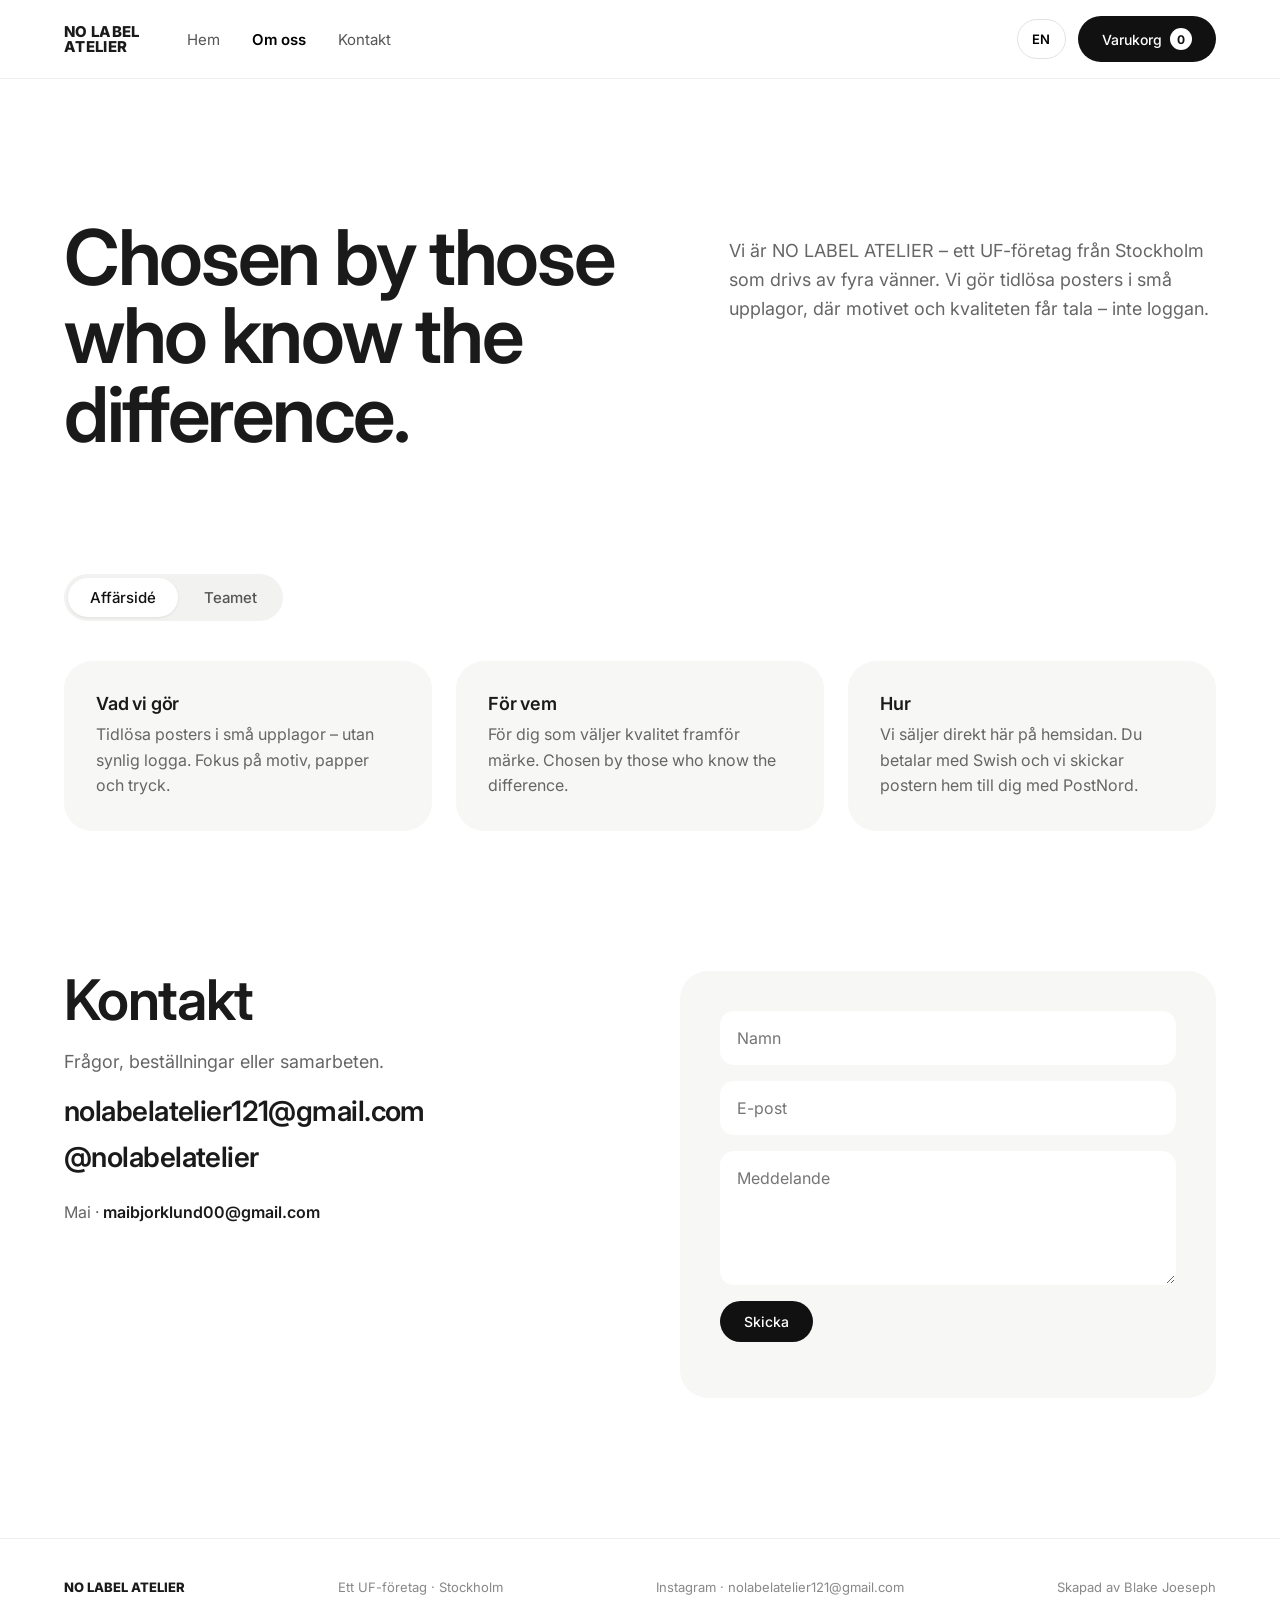
==== commit 30bb0352: "Sidfot: Skapad av Blake Joeseph (svenska/engelska) Co-Authored-By: Claude Opus 5.5 <noreply@anthropi" ====
--- a/html/om-oss.html
+++ b/html/om-oss.html
@@ -108,6 +108,7 @@
         <a href="https://www.instagram.com/nolabelatelier/" target="_blank" rel="noopener">Instagram</a> ·
         <a href="mailto:nolabelatelier121@gmail.com">nolabelatelier121@gmail.com</a>
     </span>
+    <span data-i18n="footer.credit">Skapad av Blake Joeseph</span>
 </footer>
 
 <script src="../js/script.js"></script>
--- a/css/style.css
+++ b/css/style.css
@@ -532,8 +532,8 @@
 }
 
 .size {
-    width: 48px;
     height: 40px;
+    padding: 0 16px;
     border: 1px solid #e2e2e0;
     border-radius: 999px;
     background: #fff;
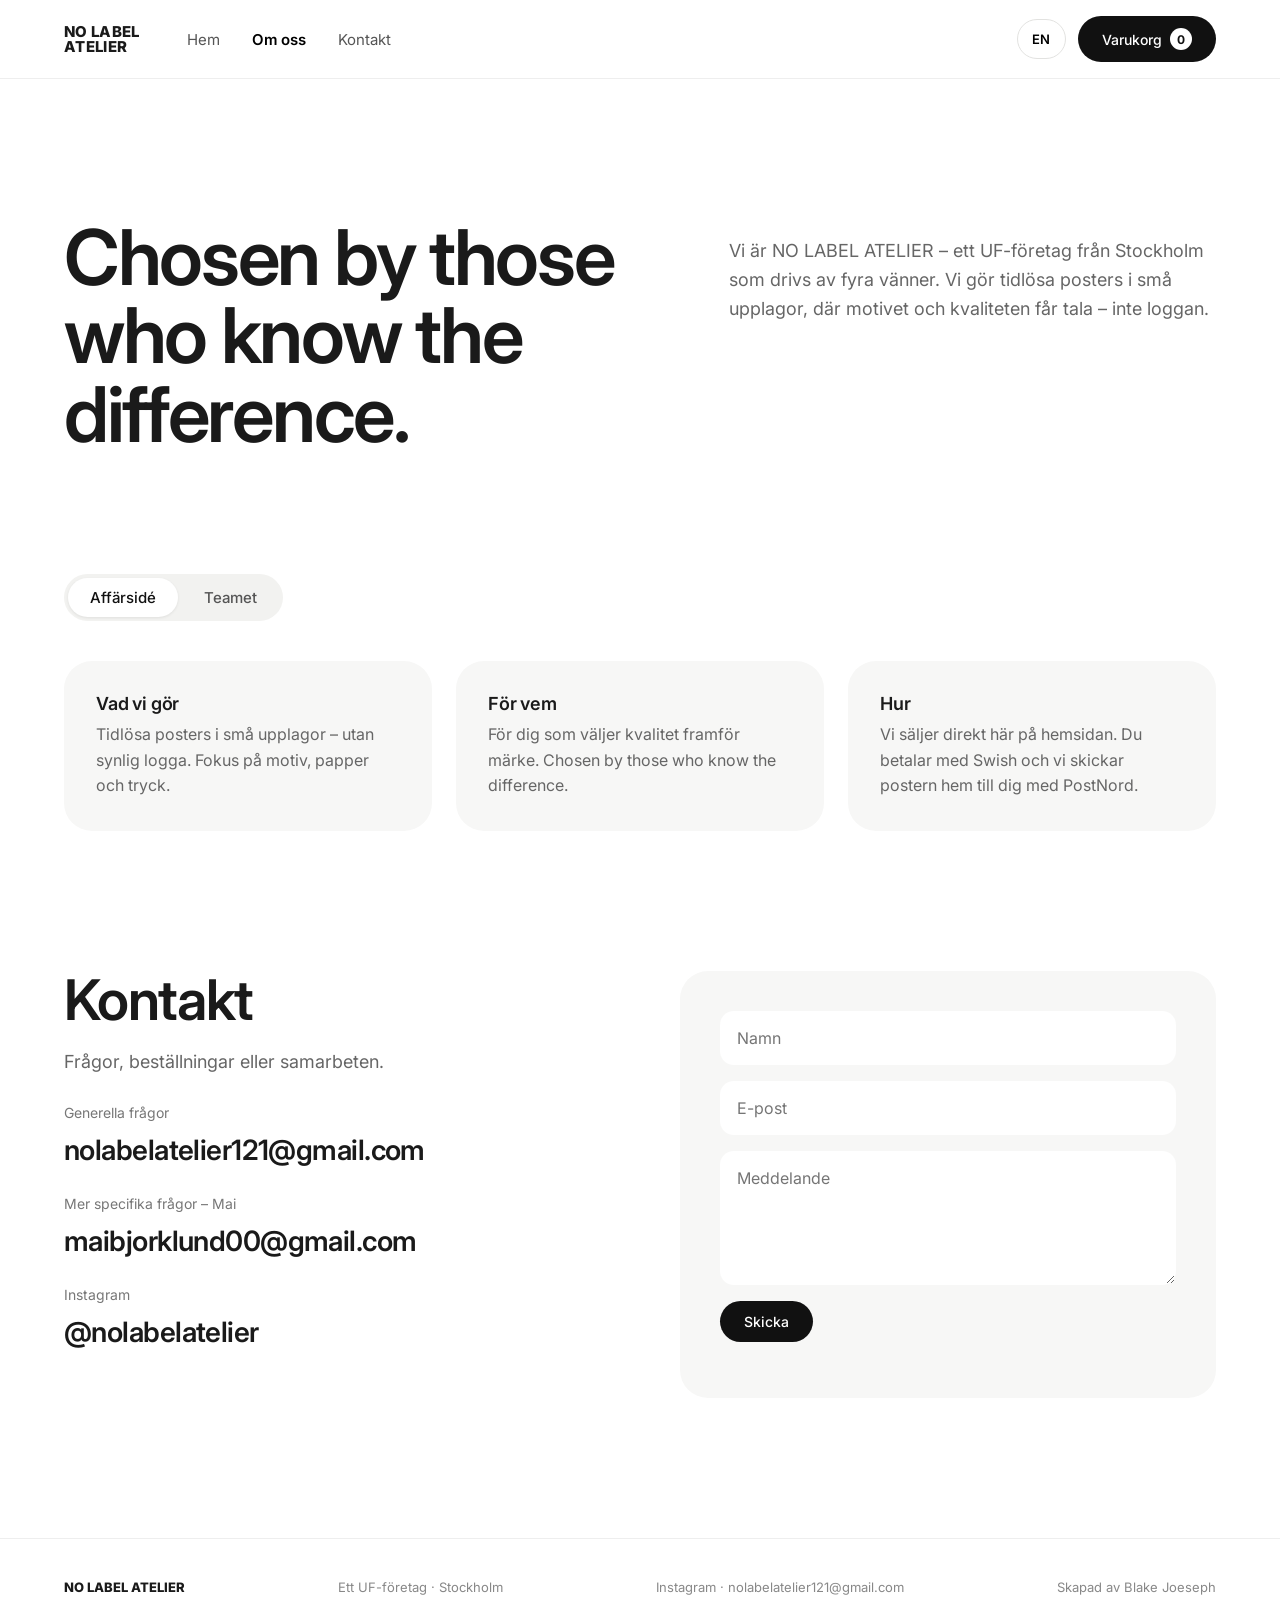
==== commit acbb8374: "Postrar utan nummer, tydligare kontaktuppgifter - Produkterna heter bara Poster; id (poster-1/2/3) s" ====
--- a/html/om-oss.html
+++ b/html/om-oss.html
@@ -86,9 +86,12 @@
         <div class="fade">
             <h2 data-i18n="contact.title">Kontakt</h2>
             <p class="text" data-i18n="contact.text">Frågor, beställningar eller samarbeten.</p>
+            <p class="contact-label" data-i18n="contact.general">Generella frågor</p>
             <a class="big-link" href="mailto:nolabelatelier121@gmail.com">nolabelatelier121@gmail.com</a>
+            <p class="contact-label" data-i18n="contact.specific">Mer specifika frågor – Mai</p>
+            <a class="big-link" href="mailto:maibjorklund00@gmail.com">maibjorklund00@gmail.com</a>
+            <p class="contact-label">Instagram</p>
             <a class="big-link" href="https://www.instagram.com/nolabelatelier/" target="_blank" rel="noopener">@nolabelatelier</a>
-            <p class="contact-person">Mai · <a href="mailto:maibjorklund00@gmail.com">maibjorklund00@gmail.com</a></p>
         </div>
         <form class="form fade" id="form">
             <input type="text" name="namn" placeholder="Namn" data-i18n-placeholder="form.name" required>
--- a/css/style.css
+++ b/css/style.css
@@ -654,14 +654,10 @@
     margin-top: 0;
 }
 
-.contact-person {
-    margin-top: 28px;
-    color: #666;
-}
-
-.contact-person a {
-    color: #1a1a1a;
-    font-weight: 600;
+.contact-label {
+    margin: 28px 0 0;
+    color: #777;
+    font-size: 14px;
 }
 
 .form-status {
